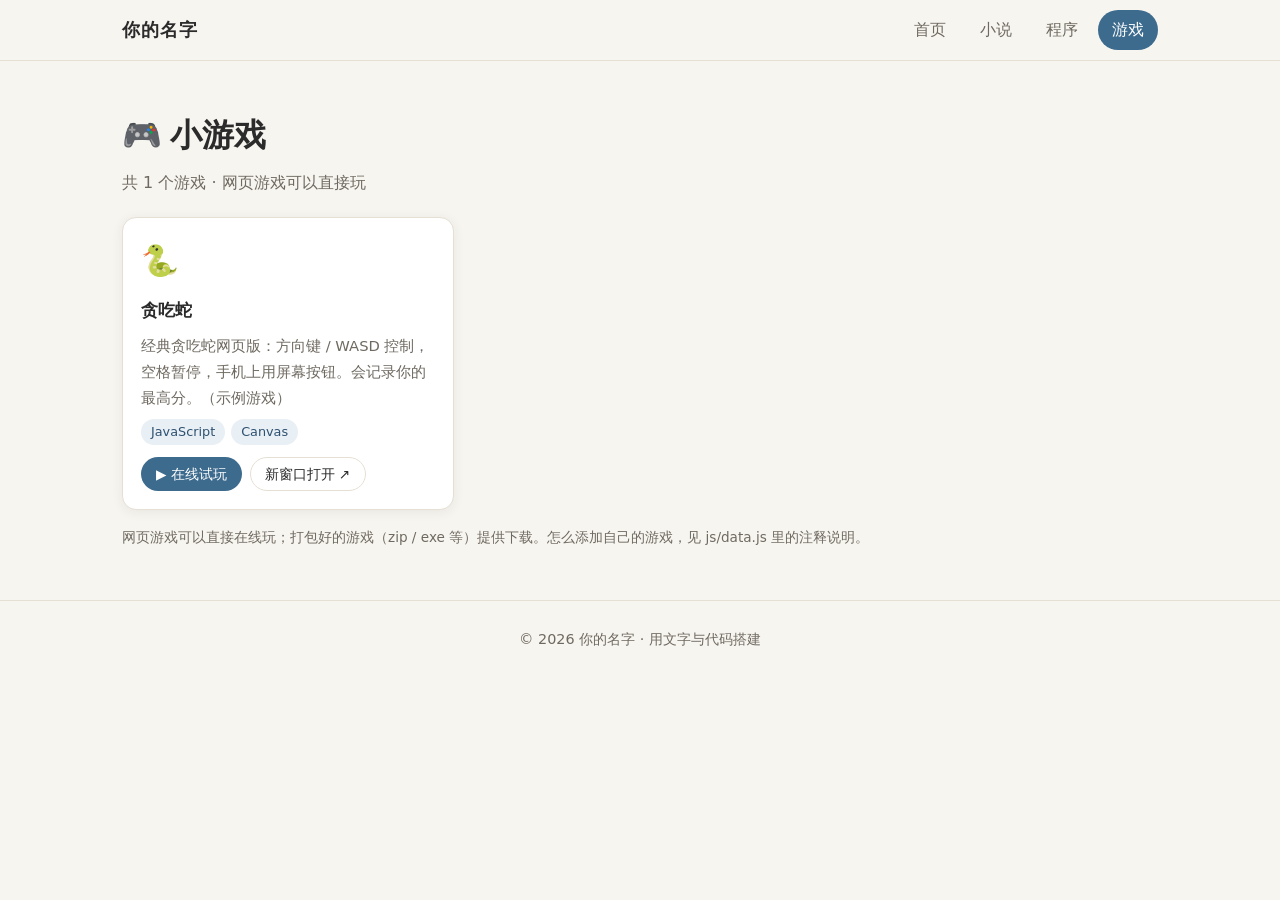
==== games.html @ 0962ab7e "个人网站：简介 / 小说 / 程序 / 游戏" ====
<!DOCTYPE html>
<html lang="zh-CN">
<head>
<meta charset="UTF-8">
<meta name="viewport" content="width=device-width, initial-scale=1.0">
<meta name="description" content="我做的小游戏">
<title>小游戏 · 你的名字</title>
<link rel="icon" href="data:image/svg+xml,<svg xmlns='http://www.w3.org/2000/svg' viewBox='0 0 100 100'><text y='.9em' font-size='90'>🎮</text></svg>">
<link rel="stylesheet" href="css/style.css">
</head>
<body data-page="games">

<header class="site-header">
  <div class="container header-inner">
    <a href="index.html" class="logo" id="logo">你的名字</a>
    <input type="checkbox" id="nav-toggle" class="nav-toggle">
    <label for="nav-toggle" class="nav-burger" aria-label="菜单">☰</label>
    <nav class="nav">
      <a href="index.html" data-nav="home">首页</a>
      <a href="novels.html" data-nav="novels">小说</a>
      <a href="programs.html" data-nav="programs">程序</a>
      <a href="games.html" data-nav="games">游戏</a>
    </nav>
  </div>
</header>

<main class="container">
  <section class="page-banner">
    <h1>🎮 小游戏</h1>
    <p id="game-count"></p>
  </section>
  <div class="card-grid" id="game-grid"></div>
  <p class="muted game-note">网页游戏可以直接在线玩；打包好的游戏（zip / exe 等）提供下载。怎么添加自己的游戏，见 js/data.js 里的注释说明。</p>
</main>

<!-- 游戏弹窗：点「在线试玩」后在这里嵌入游戏画面 -->
<div class="game-modal" id="game-modal" hidden>
  <div class="game-modal-bar">
    <span id="game-modal-title"></span>
    <button id="game-modal-close">✕ 关闭</button>
  </div>
  <iframe id="game-frame" title="游戏画面" allow="fullscreen"></iframe>
</div>

<footer class="site-footer">
  <div class="container"><p id="footer-text">© 2026 你的名字</p></div>
</footer>

<script src="js/data.js"></script>
<script src="js/app.js"></script>
</body>
</html>
---- css/style.css ----
/* =====================================================
   全站样式
   ===================================================== */
* { box-sizing: border-box; margin: 0; padding: 0; }

:root {
  --bg: #f7f5f0;
  --surface: #ffffff;
  --ink: #2b2b2b;
  --muted: #6f6a61;
  --accent: #3d6b8e;
  --accent-dark: #2e5170;
  --accent-soft: #e8eff5;
  --border: #e5dfd4;
  --radius: 14px;
  --shadow: 0 2px 12px rgba(43, 43, 43, .07);
  --serif: "Noto Serif SC", "Source Han Serif SC", "Songti SC", SimSun, serif;
  --sans: "PingFang SC", "Microsoft YaHei", "Segoe UI", system-ui, sans-serif;
}

html { scroll-behavior: smooth; }
body { font-family: var(--sans); background: var(--bg); color: var(--ink); line-height: 1.75; }

a { color: var(--accent); text-decoration: none; }
a:hover { color: var(--accent-dark); }

.container { max-width: 1080px; margin: 0 auto; padding: 0 22px; }

/* ---------- 顶部导航 ---------- */
.site-header {
  position: sticky; top: 0; z-index: 50;
  background: rgba(247, 245, 240, .92);
  backdrop-filter: blur(8px);
  border-bottom: 1px solid var(--border);
}
.header-inner { display: flex; align-items: center; justify-content: space-between; height: 60px; }
.logo { font-weight: 700; font-size: 1.15rem; color: var(--ink); letter-spacing: .05em; }
.nav { display: flex; gap: 6px; }
.nav a { padding: 6px 14px; border-radius: 999px; color: var(--muted); }
.nav a:hover { background: var(--accent-soft); color: var(--accent-dark); }
.nav a.active { background: var(--accent); color: #fff; }

.nav-toggle { display: none; }
.nav-burger { display: none; font-size: 1.4rem; cursor: pointer; color: var(--ink); }
@media (max-width: 640px) {
  .nav-burger { display: block; }
  .nav {
    display: none; position: absolute; top: 60px; left: 0; right: 0;
    background: var(--surface); flex-direction: column; gap: 4px;
    padding: 10px 22px 16px; border-bottom: 1px solid var(--border);
    box-shadow: var(--shadow);
  }
  .nav-toggle:checked ~ .nav { display: flex; }
}

/* ---------- 首页 Hero ---------- */
.hero { padding: 72px 0 56px; background: linear-gradient(180deg, #edf1ee 0%, var(--bg) 100%); }
.hero-inner { display: flex; align-items: center; justify-content: space-between; gap: 32px; }
.hero-hi { color: var(--muted); letter-spacing: .2em; }
.hero-text h1 { font-size: clamp(2.2rem, 5vw, 3.2rem); margin: 6px 0 10px; font-family: var(--serif); }
.hero-tagline { color: var(--muted); font-size: 1.05rem; }
.hero-actions { margin-top: 26px; display: flex; gap: 12px; flex-wrap: wrap; }
.hero-avatar {
  flex: none; width: 150px; height: 150px; border-radius: 50%;
  background: linear-gradient(135deg, #5b7c99, #2e4a62);
  color: #fff; display: flex; align-items: center; justify-content: center;
  font-size: 3.4rem; font-family: var(--serif);
  box-shadow: var(--shadow); overflow: hidden;
}
.hero-avatar img { width: 100%; height: 100%; object-fit: cover; }
@media (max-width: 640px) {
  .hero-inner { flex-direction: column-reverse; text-align: center; }
  .hero-hi { letter-spacing: .1em; }
  .hero-actions { justify-content: center; }
}

/* ---------- 区块与标题 ---------- */
.section { padding: 34px 0 10px; }
.section-head { display: flex; align-items: baseline; justify-content: space-between; gap: 10px; }
.section-title {
  font-family: var(--serif); font-size: 1.5rem; margin-bottom: 18px;
  position: relative; padding-left: 14px;
}
.section-title::before {
  content: ""; position: absolute; left: 0; top: .35em; bottom: .35em;
  width: 5px; border-radius: 3px; background: var(--accent);
}
.more-link { font-size: .92rem; color: var(--muted); white-space: nowrap; }

/* ---------- 关于我 ---------- */
.about-grid {
  display: grid; grid-template-columns: 1.7fr 1fr; gap: 28px;
  background: var(--surface); border: 1px solid var(--border);
  border-radius: var(--radius); padding: 26px 28px; box-shadow: var(--shadow);
}
.about-bio p { margin-bottom: 12px; }
.about-side h3 { font-size: 1rem; margin: 14px 0 10px; color: var(--accent-dark); }
.about-side h3:first-child { margin-top: 0; }
.contact-list { display: flex; flex-direction: column; gap: 6px; font-size: .95rem; }
@media (max-width: 760px) { .about-grid { grid-template-columns: 1fr; } }

/* ---------- 卡片 ---------- */
.card-grid {
  display: grid; grid-template-columns: repeat(auto-fill, minmax(250px, 1fr));
  gap: 20px; margin-bottom: 30px;
}
.card {
  background: var(--surface); border: 1px solid var(--border);
  border-radius: var(--radius); overflow: hidden; box-shadow: var(--shadow);
  transition: transform .18s ease, box-shadow .18s ease;
  display: flex; flex-direction: column;
}
a.card { color: inherit; }
a.card:hover { transform: translateY(-4px); box-shadow: 0 10px 24px rgba(43, 43, 43, .12); color: inherit; }
.card-cover { height: 120px; display: flex; align-items: center; justify-content: center; }
.card-cover span {
  font-family: var(--serif); font-size: 2.8rem;
  color: rgba(255, 255, 255, .92); text-shadow: 0 2px 8px rgba(0, 0, 0, .25);
}
.card-body { padding: 16px 18px 18px; display: flex; flex-direction: column; gap: 8px; flex: 1; }
.card-body h3 { font-size: 1.08rem; }
.card-desc {
  color: var(--muted); font-size: .92rem; flex: 1;
  display: -webkit-box; -webkit-line-clamp: 3; -webkit-box-orient: vertical; overflow: hidden;
}
.card-meta {
  display: flex; align-items: center; justify-content: space-between;
  gap: 8px; color: var(--muted); font-size: .84rem;
}
.card-icon { font-size: 1.9rem; }
.card-actions { display: flex; gap: 8px; flex-wrap: wrap; margin-top: 4px; }

/* ---------- 标签 ---------- */
.tag {
  display: inline-block; padding: 2px 10px; border-radius: 999px;
  background: var(--accent-soft); color: var(--accent-dark); font-size: .8rem;
}
.tag-row { display: flex; flex-wrap: wrap; gap: 6px; }

/* ---------- 按钮 ---------- */
.btn {
  display: inline-block; padding: 9px 22px; border-radius: 999px;
  border: 1px solid transparent; cursor: pointer; font-size: .95rem;
  font-family: inherit; line-height: 1.5; transition: .15s;
}
.btn-primary { background: var(--accent); color: #fff; }
.btn-primary:hover { background: var(--accent-dark); color: #fff; }
.btn-ghost { border-color: var(--border); color: var(--ink); background: var(--surface); }
.btn-ghost:hover { border-color: var(--accent); color: var(--accent-dark); }
.btn-small { padding: 6px 14px; font-size: .85rem; }

/* ---------- 子页面横幅 ---------- */
.page-banner { padding: 46px 0 20px; }
.page-banner h1 { font-family: var(--serif); font-size: 2rem; }
.page-banner p { color: var(--muted); margin-top: 6px; }

/* ---------- 阅读页 ---------- */
.novel-layout {
  display: grid; grid-template-columns: 250px 1fr; gap: 30px;
  padding-top: 30px; padding-bottom: 50px; align-items: start;
}
.novel-side {
  position: sticky; top: 84px; max-height: calc(100vh - 110px); overflow: auto;
  background: var(--surface); border: 1px solid var(--border);
  border-radius: var(--radius); padding: 18px; box-shadow: var(--shadow);
}
.back-link { font-size: .88rem; color: var(--muted); display: inline-block; margin-bottom: 8px; }
.novel-side h2 { font-family: var(--serif); font-size: 1.15rem; margin-bottom: 10px; }
.chapter-list { display: flex; flex-direction: column; gap: 2px; }
.ch-item { padding: 7px 10px; border-radius: 8px; font-size: .92rem; color: var(--muted); }
.ch-item:hover { background: var(--accent-soft); color: var(--accent-dark); }
.ch-item.active { background: var(--accent); color: #fff; }
.novel-main {
  background: var(--surface); border: 1px solid var(--border);
  border-radius: var(--radius); padding: 34px 40px; box-shadow: var(--shadow);
  min-height: 60vh;
}
.novel-main h1 { font-family: var(--serif); font-size: 1.5rem; margin-bottom: 6px; }
.reader-tools { display: flex; gap: 8px; justify-content: flex-end; margin-bottom: 14px; }
.reader-tools button {
  border: 1px solid var(--border); background: var(--bg); border-radius: 8px;
  padding: 3px 12px; cursor: pointer; font-family: inherit; color: var(--muted);
}
.reader-tools button:hover { color: var(--accent-dark); border-color: var(--accent); }
.novel-content { font-family: var(--serif); font-size: 18px; }
.novel-content p { text-indent: 2em; margin-bottom: 1em; }
.chapter-nav { display: flex; justify-content: space-between; margin-top: 30px; gap: 12px; }
.chapter-nav .disabled { opacity: .45; pointer-events: none; }
@media (max-width: 860px) {
  .novel-layout { grid-template-columns: 1fr; }
  .novel-side { position: static; max-height: 260px; }
  .novel-main { padding: 24px 20px; }
}

/* ---------- 游戏弹窗 ---------- */
.game-modal {
  position: fixed; inset: 0; z-index: 100;
  background: rgba(30, 30, 30, .55);
  display: flex; flex-direction: column; padding: 4vh 4vw;
}
.game-modal[hidden] { display: none; }
.game-modal-bar {
  display: flex; justify-content: space-between; align-items: center;
  background: var(--surface); border-radius: 12px 12px 0 0; padding: 10px 18px;
}
.game-modal-bar span { font-weight: 700; }
.game-modal-bar button {
  border: none; background: none; font-size: 1rem; cursor: pointer;
  color: var(--muted); font-family: inherit;
}
.game-modal-bar button:hover { color: var(--ink); }
#game-frame { flex: 1; width: 100%; border: none; border-radius: 0 0 12px 12px; background: var(--surface); }
.game-note { margin: -14px 0 40px; }

/* ---------- 其他 ---------- */
.empty { color: var(--muted); grid-column: 1 / -1; padding: 30px 0; text-align: center; }
.muted { color: var(--muted); font-size: .85rem; }
.site-footer {
  border-top: 1px solid var(--border); margin-top: 50px;
  padding: 26px 0 34px; color: var(--muted); font-size: .9rem; text-align: center;
}
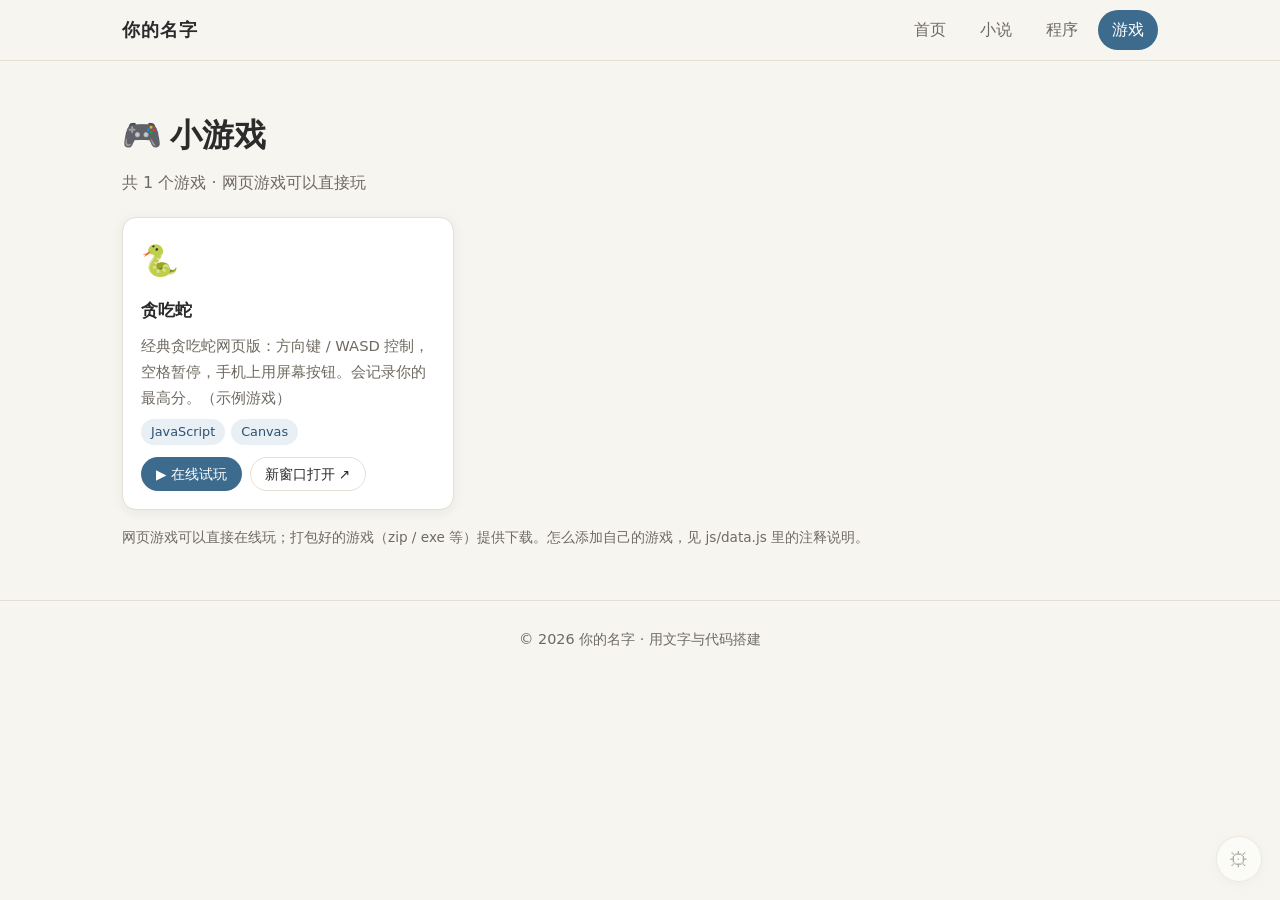
==== commit 53b224fc: "新增网页管理面板：密码登录 + 在线上传小说/程序/游戏 + 编辑基本信息" ====
--- a/games.html
+++ b/games.html
@@ -48,5 +48,6 @@
 
 <script src="js/data.js"></script>
 <script src="js/app.js"></script>
+<script src="js/admin.js"></script>
 </body>
 </html>
--- a/css/style.css
+++ b/css/style.css
@@ -219,3 +219,86 @@
   border-top: 1px solid var(--border); margin-top: 50px;
   padding: 26px 0 34px; color: var(--muted); font-size: .9rem; text-align: center;
 }
+
+/* ---------- 管理面板 ---------- */
+#admin-fab {
+  position: fixed; right: 18px; bottom: 18px; z-index: 90;
+  width: 46px; height: 46px; border-radius: 50%;
+  border: 1px solid var(--border); background: var(--surface);
+  color: var(--muted); font-size: 1.25rem; cursor: pointer;
+  box-shadow: var(--shadow); opacity: .55; transition: .15s;
+}
+#admin-fab:hover { opacity: 1; color: var(--accent-dark); transform: rotate(30deg); }
+
+#adm-login {
+  position: fixed; inset: 0; z-index: 110; background: rgba(30, 30, 30, .5);
+  display: flex; align-items: center; justify-content: center; padding: 20px;
+}
+#adm-login[hidden] { display: none; }
+.adm-login-card {
+  background: var(--surface); border-radius: var(--radius); padding: 28px 30px;
+  width: 100%; max-width: 360px; box-shadow: 0 12px 40px rgba(0, 0, 0, .2);
+  display: flex; flex-direction: column; gap: 12px;
+}
+.adm-login-card h3 { font-family: var(--serif); }
+#adm-login input {
+  padding: 10px 14px; border: 1px solid var(--border); border-radius: 10px;
+  font-size: 1rem; font-family: inherit;
+}
+
+#adm-root { position: fixed; inset: 0; z-index: 105; background: rgba(30, 30, 30, .45); display: flex; padding: 3vh 3vw; }
+#adm-root[hidden] { display: none; }
+.adm-panel {
+  background: var(--bg); border-radius: 16px; width: 100%; max-width: 760px; margin: auto;
+  display: flex; flex-direction: column; max-height: 94vh; box-shadow: 0 16px 50px rgba(0, 0, 0, .25);
+}
+.adm-head {
+  display: flex; align-items: center; gap: 14px; padding: 14px 20px;
+  border-bottom: 1px solid var(--border); background: var(--surface); border-radius: 16px 16px 0 0;
+}
+.adm-head > span:first-child { font-weight: 700; font-family: var(--serif); flex: 1; }
+.adm-status { font-size: .82rem; }
+.adm-status.ok { color: #2e7d32; }
+.adm-status.bad { color: #b26a00; }
+.adm-head button { border: none; background: none; font-size: 1.05rem; cursor: pointer; color: var(--muted); }
+.adm-tabs { display: flex; gap: 4px; padding: 10px 16px 0; background: var(--surface); flex-wrap: wrap; }
+.adm-tab {
+  border: none; background: none; padding: 8px 16px; border-radius: 10px 10px 0 0;
+  cursor: pointer; font-family: inherit; font-size: .95rem; color: var(--muted);
+}
+.adm-tab.active { background: var(--bg); color: var(--accent-dark); font-weight: 700; }
+.adm-body { overflow: auto; padding: 18px 20px 26px; display: flex; flex-direction: column; gap: 18px; }
+.adm-form {
+  background: var(--surface); border: 1px solid var(--border); border-radius: var(--radius);
+  padding: 18px 20px; display: flex; flex-direction: column; gap: 12px; box-shadow: var(--shadow);
+}
+.adm-form h4 { font-size: 1.02rem; font-family: var(--serif); }
+.adm-field { display: flex; flex-direction: column; gap: 5px; }
+.adm-field label { font-size: .86rem; color: var(--muted); }
+.adm-field input, .adm-field textarea, .adm-field select {
+  padding: 9px 12px; border: 1px solid var(--border); border-radius: 10px;
+  font-size: .95rem; font-family: inherit; background: #fff; color: var(--ink);
+}
+.adm-field input:focus, .adm-field textarea:focus { outline: 2px solid var(--accent-soft); border-color: var(--accent); }
+.adm-row { display: flex; gap: 10px; flex-wrap: wrap; }
+.adm-note { font-size: .85rem; color: var(--muted); line-height: 1.6; }
+.adm-note a { word-break: break-all; }
+.adm-list-title { margin-top: 4px; font-family: var(--serif); }
+.adm-list { display: flex; flex-direction: column; gap: 8px; }
+.adm-item {
+  display: flex; align-items: center; justify-content: space-between; gap: 10px;
+  background: var(--surface); border: 1px solid var(--border); border-radius: 10px; padding: 10px 14px;
+}
+.adm-item small { color: var(--muted); margin-left: 6px; }
+.adm-del {
+  border: 1px solid #e8d5d5; background: #fff; color: #b23b3b; border-radius: 8px;
+  padding: 5px 12px; cursor: pointer; font-size: .84rem; font-family: inherit; flex: none;
+}
+.adm-del:hover { background: #fbeaea; }
+#adm-toast {
+  position: fixed; left: 50%; bottom: 30px; transform: translateX(-50%) translateY(20px);
+  background: #2b2b2b; color: #fff; padding: 11px 22px; border-radius: 12px;
+  font-size: .92rem; opacity: 0; pointer-events: none; transition: .25s; z-index: 200;
+  max-width: 86vw; text-align: center;
+}
+#adm-toast.show { opacity: 1; transform: translateX(-50%) translateY(0); }
